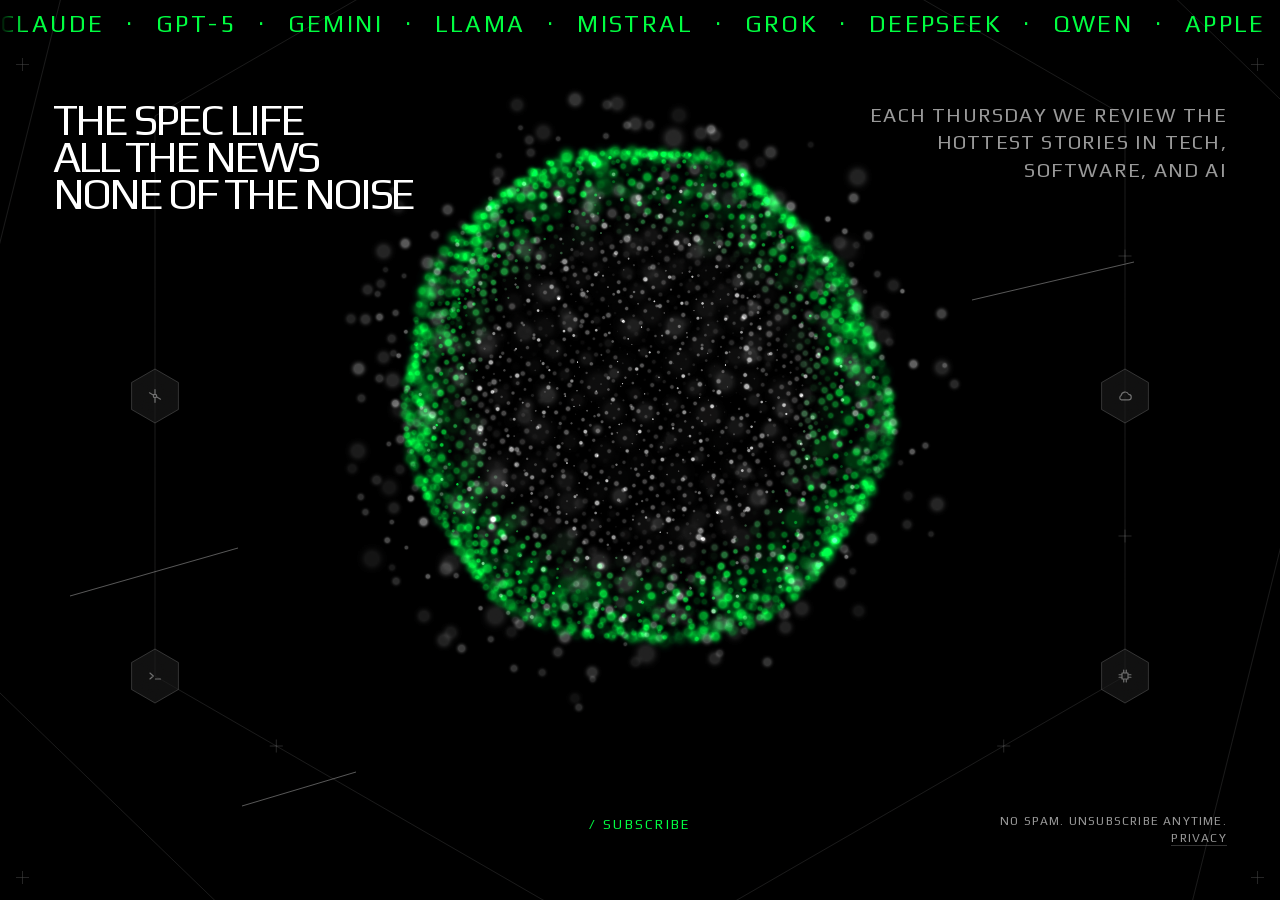
==== index.html @ a126c1ee "Flatten site/ to repo root for Hostinger auto-deploy Hostinger serves the repo root as the web root," ====
<!doctype html>
<html lang="en">
<head>
<meta charset="utf-8">
<meta name="viewport" content="width=device-width, initial-scale=1, viewport-fit=cover">
<title>The Spec Life — for people who don't have time to test it</title>
<meta name="description" content="One AI stack taken apart every Thursday: what it cost, what it replaced, and whether it survived contact with a real team. Four minutes, no demos.">
<meta name="theme-color" content="#000000">
<meta name="robots" content="index, follow">
<meta name="color-scheme" content="dark">

<meta property="og:type" content="website">
<meta property="og:title" content="The Spec Life — for people who don't have time to test it">
<meta property="og:description" content="One AI stack taken apart every Thursday. What it cost, what it replaced, four minutes.">

<link rel="icon" href="data:image/svg+xml,%3Csvg xmlns=%27http://www.w3.org/2000/svg%27 viewBox=%270 0 32 32%27%3E%3Crect width=%2732%27 height=%2732%27 fill=%27%23000000%27/%3E%3Crect x=%2711%27 y=%2711%27 width=%2710%27 height=%2710%27 fill=%27%2300FF41%27/%3E%3C/svg%3E">
<link rel="preload" href="assets/fonts/Play-Regular-latin.woff2" as="font" type="font/woff2" crossorigin>
<link rel="stylesheet" href="assets/css/site.23.css">
</head>
<body>

<!-- ==========================================================================
     MARQUEE — edit the SOURCE list only, then run:  python3 tools/sync-marquee.py
     The MIRROR copy is what makes the loop seamless; it is generated, not authored.
     ========================================================================== -->
<div class="marquee" aria-hidden="true">
  <div class="marquee__track">
    <!-- MARQUEE:SOURCE -->
    <ul class="marquee__list">
      <li>Claude</li>
      <li>GPT-5</li>
      <li>Gemini</li>
      <li>Llama</li>
      <li>Mistral</li>
      <li>Grok</li>
      <li>DeepSeek</li>
      <li>Qwen</li>
      <li>Apple</li>
      <li>AMD</li>
      <li>Intel</li>
      <li>Qualcomm</li>
      <li>TSMC</li>
      <li>Samsung</li>
      <li>Arm</li>
      <li>Micron</li>
      <li>ASML</li>
      <li>Broadcom</li>
      <li>Azure AI</li>
      <li>AWS Bedrock</li>
      <li>Vertex AI</li>
      <li>Databricks</li>
      <li>Snowflake</li>
      <li>Palantir</li>
      <li>ServiceNow</li>
      <li>Salesforce</li>
      <li>NVIDIA</li>
      <li>Hugging Face</li>
      <li>LangChain</li>
      <li>Pinecone</li>
      <li>Weights &amp; Biases</li>
      <li>Modal</li>
      <li>Claude Code</li>
      <li>Cursor</li>
      <li>GitHub Copilot</li>
      <li>Replit</li>
      <li>Vercel</li>
      <li>Linear</li>
      <li>Notion</li>
      <li>Figma</li>
      <li>Slack</li>
      <li>HubSpot</li>
      <li>Stripe</li>
      <li>Shopify</li>
      <li>Zapier</li>
      <li>Airtable</li>
    </ul>
    <!-- /MARQUEE:SOURCE -->
    <!-- MARQUEE:MIRROR (generated — do not edit by hand) -->
    <ul class="marquee__list">
      <li>Claude</li>
      <li>GPT-5</li>
      <li>Gemini</li>
      <li>Llama</li>
      <li>Mistral</li>
      <li>Grok</li>
      <li>DeepSeek</li>
      <li>Qwen</li>
      <li>Apple</li>
      <li>AMD</li>
      <li>Intel</li>
      <li>Qualcomm</li>
      <li>TSMC</li>
      <li>Samsung</li>
      <li>Arm</li>
      <li>Micron</li>
      <li>ASML</li>
      <li>Broadcom</li>
      <li>Azure AI</li>
      <li>AWS Bedrock</li>
      <li>Vertex AI</li>
      <li>Databricks</li>
      <li>Snowflake</li>
      <li>Palantir</li>
      <li>ServiceNow</li>
      <li>Salesforce</li>
      <li>NVIDIA</li>
      <li>Hugging Face</li>
      <li>LangChain</li>
      <li>Pinecone</li>
      <li>Weights &amp; Biases</li>
      <li>Modal</li>
      <li>Claude Code</li>
      <li>Cursor</li>
      <li>GitHub Copilot</li>
      <li>Replit</li>
      <li>Vercel</li>
      <li>Linear</li>
      <li>Notion</li>
      <li>Figma</li>
      <li>Slack</li>
      <li>HubSpot</li>
      <li>Stripe</li>
      <li>Shopify</li>
      <li>Zapier</li>
      <li>Airtable</li>
    </ul>
    <!-- /MARQUEE:MIRROR -->
  </div>
</div>

<svg class="geo" viewBox="0 0 1440 900" preserveAspectRatio="xMidYMid slice" aria-hidden="true" focusable="false">
 <g class="geo__all">
  <g class="geo__rings">
   <polygon points="720.0,-164.0 1205.0,116.0 1205.0,676.0 720.0,956.0 235.0,676.0 235.0,116.0"/>
   <polygon points="903.9,-341.4 1450.6,186.5 1266.7,923.9 536.1,1133.4 -10.6,605.5 173.3,-131.9"/>
   <polygon points="566.7,-571.9 1481.6,-220.7 1634.9,747.2 873.3,1363.9 -41.6,1012.7 -194.9,44.8"/>
  </g>
  <g class="geo__marks">
   <path d="M1391.8 396.0h13M1398.3 389.5v13"/>
   <path d="M35.2 396.0h13M41.7 389.5v13"/>
   <path d="M1198.5 256.0h13M1205.0 249.5v13"/>
   <path d="M1198.5 536.0h13M1205.0 529.5v13"/>
   <path d="M1077.2 746.0h13M1083.7 739.5v13"/>
   <path d="M349.8 746.0h13M356.3 739.5v13"/>
  </g>
  <g class="geo__segs">
   <line class="s1" x1="150" y1="596" x2="318" y2="548"/>
   <line class="s2" x1="1052" y1="300" x2="1214" y2="262"/>
   <line class="s3" x1="322" y1="806" x2="436" y2="772"/>
  </g>
  <g class="geo__badges">
   <g class="badge b1" transform="translate(1205.0 676.0)">
    <polygon class="badge__hex" points="0.0,-27.0 23.4,-13.5 23.4,13.5 0.0,27.0 -23.4,13.5 -23.4,-13.5"/>
    <path class="badge__icon" transform="translate(-10.2 -10.2) scale(.85)" d="M8.5 8.5h7v7h-7zM10.5 5v3.5M13.5 5v3.5M10.5 15.5V19M13.5 15.5V19M5 10.5h3.5M5 13.5h3.5M15.5 10.5H19M15.5 13.5H19"/>
   </g>
   <g class="badge b2" transform="translate(235.0 676.0)">
    <polygon class="badge__hex" points="0.0,-27.0 23.4,-13.5 23.4,13.5 0.0,27.0 -23.4,13.5 -23.4,-13.5"/>
    <path class="badge__icon" transform="translate(-10.2 -10.2) scale(.85)" d="M6 8.5l4 3.5-4 3.5M12.5 15.5h6"/>
   </g>
   <g class="badge b3" transform="translate(1205.0 396.0)">
    <polygon class="badge__hex" points="0.0,-27.0 23.4,-13.5 23.4,13.5 0.0,27.0 -23.4,13.5 -23.4,-13.5"/>
    <path class="badge__icon" transform="translate(-10.2 -10.2) scale(.85)" d="M7.5 16.5h8.5a3.2 3.2 0 0 0 .3-6.4 4.6 4.6 0 0 0-8.8 1.3 2.8 2.8 0 0 0 0 5.1z"/>
   </g>
   <g class="badge b4" transform="translate(235.0 396.0)">
    <polygon class="badge__hex" points="0.0,-27.0 23.4,-13.5 23.4,13.5 0.0,27.0 -23.4,13.5 -23.4,-13.5"/>
    <path class="badge__icon" transform="translate(-10.2 -10.2) scale(.85)" d="M12 10a2 2 0 1 0 0 4 2 2 0 0 0 0-4M12 4.5V10M12 14v5.5M5.5 8.2l4.8 2.8M18.5 15.8l-4.8-2.8"/>
   </g>
  </g>
 </g>
</svg>

<div class="ticks" aria-hidden="true"><i></i><i></i><i></i><i></i></div>

<!-- esqrd's film-grain pass, as CSS. Zero JS, stops under reduced motion. -->
<div class="grain" aria-hidden="true"></div>

<main class="stage">

  <!-- ================= top left : eyebrow + headline ================= -->
  <div class="zone zone--tl">
    <h1 class="display" data-scramble="load">
      <span class="line">The Spec Life</span>
      <span class="line">All the news</span>
      <span class="line">None of the noise</span>
    </h1>
  </div>

  <!-- ================= top right : support ================= -->
  <div class="zone zone--tr">
    <p class="support">Each Thursday we review the hottest stories in tech, software, and AI</p>
  </div>

  <!-- ========== centre column: sphere page-centred, form at its foot ========== -->
  <div class="core">
    <div class="core__stage"><canvas id="sphere" aria-hidden="true"></canvas></div>

    <!-- .cta stays: sphere.js measures it as a no-go region for POI labels. -->
    <div class="cta">
      <span class="cta__label">/ Subscribe</span>
      <div class="cta__embed">
        <script async src="https://subscribe-forms.beehiiv.com/v3/loader.js" data-beehiiv-form="3cc6701e-2fca-4cc1-b9e7-7387f78f7bce"></script>
      </div>
    </div>
  </div>

  <!-- hover-reveal label for the article points; text injected by sphere.js -->
  <div class="poi" id="poi" aria-hidden="true"></div>

  <!-- ================= bottom right : fine print ================= -->
  <div class="zone zone--br">
    <p class="fine">
      No spam. Unsubscribe anytime.<br>
      <a href="privacy.html">Privacy</a>
    </p>
  </div>

</main>

<script>
/* Stale-stylesheet guard. The CSS filename is versioned so a cached copy can
   never be served under a new name, but if HTML and CSS ever do fall out of
   step the layout breaks in confusing ways — most visibly the subscribe form
   detaching from .core and rendering at top centre. Fail loudly instead. */
(function () {
  var want = '23';
  var got = getComputedStyle(document.documentElement)
              .getPropertyValue('--build').trim();
  if (got !== want) {
    console.error('[spec-life] Stylesheet is stale: got build "' + got +
      '", expected "' + want + '". Hard-reload (Cmd/Ctrl+Shift+R).');
  }
})();
</script>
<script src="assets/js/sphere.js?v=23" defer></script>
<script src="assets/js/type.js?v=23" defer></script>
<script type="text/javascript" async src="https://subscribe-forms.beehiiv.com/attribution.js"></script>
</body>
</html>
---- assets/css/site.23.css ----
/* ==========================================================================
   AI STACK SCOUT — single-screen subscribe page
   Design system measured from:
     output/web3.esqrd.co/TEARDOWN.md   (sphere, hairline CTA box, Play caps)
     output/briq.marketing/TEARDOWN.md  (eyebrow recipe, numeral inversion, motion)
   Gold (#998963) from esqrd is deliberately dropped.
   ========================================================================== */

@font-face {
  font-family: 'Play';
  font-style: normal;
  font-weight: 400;
  font-display: swap;
  src: url('../fonts/Play-Regular-latin.woff2') format('woff2');
  unicode-range: U+0000-00FF, U+0131, U+0152-0153, U+02BB-02BC, U+02C6, U+02DA,
                 U+02DC, U+2000-206F, U+20AC, U+2122, U+2212, U+FEFF, U+FFFD;
}

/* --------------------------------------------------------------------------
   1. Tokens
   -------------------------------------------------------------------------- */
:root {
  /* Bumped on every CSS change; index.html checks it matches. */
  --build: 23;

  /* Palette. Ratios are against --ground (#000000), WCAG 2.x. */
  --ground:     #000000;              /* page ground                          */
  --surface:    #101010;              /* esqrd rendered hero avg              */
  --text:       #FFFFFF;              /* 21.00:1                              */
  --muted:      rgba(255,255,255,.6); /*  7.37:1 — briq's .4 measures 3.86, fails body AA */
  --hairline:   rgba(255,255,255,.5); /* esqrd .btn--default border           */
  --rule:       rgba(255,255,255,.2); /* briq decorative divider              */

  --lime:       #00FF41;              /* matrix green, 15.38:1 on ground      */
  --lime-dark:  #00CC34;              /* hover/pressed, 11.55:1               */
  --on-lime:    #0A0A0A;              /* 14.50:1 on lime. NEVER white on lime */

  /* Type. Every role floors at 12px so 768 and 390 stay legible —
     briq's .833vw root yields 8px labels at 768; not copied. */
  --fs-display: clamp(30px, 3.4vw, 48px);
  --fs-eyebrow: clamp(12px, 1.05vw, 15px);
  --fs-body:    clamp(12px, 1.05vw, 15px);
  --fs-support: clamp(18px, 1.575vw, 22.5px);   /* 1.5x --fs-body */
  --fs-numeral: clamp(40px, 5.2vw, 76px);
  --fs-ui:      clamp(12px, 1.05vw, 15px);
  --fs-fine:    clamp(12px, .85vw, 12px);

  /* Tracking — locked by brief: -7% display, +17% eyebrow */
  --ls-display: -.07em;
  --ls-eyebrow:  .17em;

  /* Spacing — esqrd rhythm (30/16/20/60), briq eyebrow gap 22.5px */
  --gap-eyebrow: 22.5px;
  --pad:         clamp(20px, 4.16vw, 60px);

  --ease: cubic-bezier(.625, .05, 0, 1);   /* briq's single transition curve */

  /* Marquee. Height is a reserved band, not a token — .stage adds it to its
     own top padding so the strip can never sit on the eyebrow. */
  /* Grid column for the centre stack. Sized for the COPY either side of it,
     not for the sphere — the canvas is decoupled and overhangs this freely.
     Held at the form's own 460px max-width so narrowing it to widen the
     headline column costs the subscribe block nothing. */
  --sphere-col:    clamp(320px, 32vw, 460px);

  /* The canvas may be wider than its column and overhang it symmetrically —
     the sphere is what must clear the copy, not the canvas box, and the
     canvas sits below the copy in z-order. Halo edge lands at .94x the
     canvas's smaller dimension, so this drives sphere size.
     --canvas-rise lifts it above page centre to buy room off the form. */
  --sphere-size:   clamp(340px, 45vw, 648px);

  /* The bitmap is larger than the sphere it holds. Halo points peak at 1.32x
     the nominal radius (perspective maxes at theta 53.7deg, not at the
     silhouette) and their glow adds another 0.06x, so dots reach 1.37x. The
     canvas is padded by this factor and sphere.js divides its fit by the same
     number, so the sphere renders at exactly --sphere-size either way.
     sphere.js reads this straight off :root — one source of truth. */
  --canvas-pad:    1.4;
  --canvas-w:      calc(var(--sphere-size) * var(--canvas-pad));
  --canvas-rise:   54px;

  --marquee-h:     48px;
  --marquee-fs:    24px;
  --marquee-speed: 291s;   /* linear; holds ~27px/s at 46 names, 7849px/copy */
  --marquee-fade:  24px;
}

/* --------------------------------------------------------------------------
   2. Reset
   -------------------------------------------------------------------------- */
*, *::before, *::after { box-sizing: border-box; }

html, body {
  height: 100%;
  margin: 0;
  /* Set on html too: overflow on body only *propagates* to the viewport, and
     Chrome does not propagate `clip`, leaving the page scrollable by script
     wherever the padded canvas overhangs. */
  overflow: hidden;
  overflow: clip;
}

body {
  background: var(--ground);
  color: var(--text);
  font-family: 'Play', 'Trebuchet MS', system-ui, sans-serif;
  font-weight: 400;
  text-transform: uppercase;
  -webkit-font-smoothing: antialiased;
  /* The padded canvas deliberately overhangs the viewport. `hidden` hides it
     but still leaves a scroll container that scrollTo can move; `clip` is not
     scrollable at all. `hidden` stays first as the fallback. */
  overflow: hidden;
  overflow: clip;
}

a { color: inherit; }

/* --------------------------------------------------------------------------
   3. Stage — sphere top-centre, form centred directly beneath it
   --------------------------------------------------------------------------
   Row 1 is a square cell the canvas fills, so the sphere sits level with the
   hero block rather than mid-page. Row 2 is the centred subscribe stack. The
   copy keeps its own columns, so nothing can cross into the sphere's box.  */
.stage {
  position: relative;
  display: grid;
  height: 100svh;
  min-height: 100svh;
  padding: var(--pad);
  padding-top: calc(var(--pad) + var(--marquee-h));   /* reserve the marquee band */
  gap: clamp(16px, 1.7vw, 24px);
  grid-template-columns: 1fr minmax(300px, var(--sphere-col)) 1fr;
  grid-template-rows:    auto minmax(0, 1fr);
  grid-template-areas:
    "tl  core  tr"
    ".   core  br";
}

/* Centre column. The canvas fills it and is nudged up by half the marquee
   band, which puts the sphere on the true page centre rather than the centre
   of the content box. The form sits at the column's foot. */
.core {
  grid-area: core;
  position: relative;
  display: flex;
  flex-direction: column;
  justify-content: flex-end;
  align-items: center;
  min-width: 0;
  min-height: 0;
}

/* Shell pages (thank-you, privacy): same shell, no sphere, content scrolls
   inside the grid so body{overflow:hidden} still holds. */
.stage--doc {
  grid-template-columns: minmax(0, 68ch);
  grid-template-rows: 1fr auto;
  grid-template-areas:
    "tl"
    "br";
  justify-content: start;
  overflow-y: auto;
}
.stage--doc .display { font-size: clamp(28px, 3.2vw, 44px); }
.stage--doc .zone--br { align-items: flex-start; text-align: left; }

.zone       { display: flex; flex-direction: column; min-width: 0; min-height: 0; }
.zone--tl   { grid-area: tl;   align-items: flex-start;  justify-content: flex-start; }
.zone--tr   { grid-area: tr;   align-items: flex-end;    justify-content: flex-start; text-align: right; }
.zone--br   { grid-area: br;   align-items: flex-end;    justify-content: flex-end;   text-align: right; }
.zone--cta  { grid-area: cta;  align-items: center;      justify-content: flex-start; }


/* Absolutely positioned so the canvas can never contribute its intrinsic
   size back to the grid — a canvas left in flow feeds its own width/height
   attributes into the ResizeObserver and grows without bound. */
/* Positioning context for the canvas. `display: contents` here means the
   canvas still resolves against .core, so the desktop geometry is unchanged;
   the stacked layout turns it into a real box (see below). */
.core__stage { display: contents; }

#sphere {
  position: absolute;
  display: block;
  /* Square, so min(w,h) — which is what drives sphere size — is exactly
     --canvas-w. Offsets keep the sphere's centre where it was. */
  width: var(--canvas-w);
  height: var(--canvas-w);
  left: calc(50% - var(--canvas-w) / 2);
  top: calc(50% - var(--canvas-w) / 2 - var(--marquee-h) / 2 - var(--canvas-rise));
}

/* --------------------------------------------------------------------------
   4. Type roles
   -------------------------------------------------------------------------- */

/* Eyebrow — briq Variant A. The "/ " is two literal typed characters:
   no ::before, no border, no dot. 15/18 lime, 22.5px to the heading. */
.eyebrow {
  margin: 0;
  font-size: var(--fs-eyebrow);
  line-height: 1.2;
  letter-spacing: var(--ls-eyebrow);
  color: var(--lime);
}

.display {
  margin: 0;                 /* the eyebrow that this offset cleared is gone */
  font-size: var(--fs-display);
  line-height: .85;
  letter-spacing: var(--ls-display);
  font-weight: 400;
}
.display .line { display: block; }

.support {
  margin: 0;
  font-size: var(--fs-support);
  line-height: 1.35;
  letter-spacing: .06em;
  color: var(--muted);
  max-width: none;      /* let it use the full right column */
  text-wrap: pretty;
}

.fine {
  margin: 0;
  font-size: var(--fs-fine);
  line-height: 1.4;
  letter-spacing: .1em;
  color: var(--muted);
}
.fine a {
  text-decoration: none;
  border-bottom: 1px solid var(--rule);
  transition: color .375s var(--ease), border-color .375s var(--ease);
}
.fine a:hover,
.fine a:focus-visible { color: var(--lime); border-bottom-color: var(--lime); }

/* --------------------------------------------------------------------------
   5. CTA — label + beehiiv embed container
   -------------------------------------------------------------------------- */
.cta { width: 100%; max-width: 460px; text-align: center; }

.cta__label {
  display: block;
  margin-bottom: 15px;
  font-size: var(--fs-eyebrow);
  line-height: 1.2;
  letter-spacing: var(--ls-eyebrow);
  color: var(--lime);
}

/* beehiiv's loader injects a cross-origin iframe here. Nothing inside it is
   reachable from this stylesheet — colour and type are set in beehiiv's own
   embed builder. All we own is the box around it: keep it transparent so the
   page's black shows through wherever the iframe itself is transparent. */
.cta__embed {
  width: 100%;
  background: transparent;
  color-scheme: dark;
}
.cta__embed iframe {
  display: block;
  width: 100% !important;
  max-width: 100%;
  margin: 0 auto;
  border: 0;
  background: transparent;
  color-scheme: dark;
}

/* --------------------------------------------------------------------------
   6. Grain — esqrd film-grain pass (intensity 3), CSS only, zero JS
   -------------------------------------------------------------------------- */
.grain {
  position: fixed;
  inset: -100%;
  z-index: 2;
  pointer-events: none;
  opacity: .045;
  mix-blend-mode: overlay;
  background-image: url("data:image/svg+xml,%3Csvg xmlns='http://www.w3.org/2000/svg' width='140' height='140'%3E%3Cfilter id='n'%3E%3CfeTurbulence type='fractalNoise' baseFrequency='.85' numOctaves='3' stitchTiles='stitch'/%3E%3C/filter%3E%3Crect width='140' height='140' filter='url(%23n)'/%3E%3C/svg%3E");
  animation: grain-drift 1.2s steps(6) infinite,
             grain-breathe 9s ease-in-out infinite;
}
@keyframes grain-breathe {
  0%, 100% { opacity: .032; }
  50%      { opacity: .058; }
}
@keyframes grain-drift {
  0%   { transform: translate(0, 0); }
  16%  { transform: translate(-3%, 2%); }
  33%  { transform: translate(2%, -4%); }
  50%  { transform: translate(-4%, -2%); }
  66%  { transform: translate(3%, 3%); }
  83%  { transform: translate(-2%, 4%); }
  100% { transform: translate(0, 0); }
}

/* Copy sits above the canvas and the grain */
.zone { position: relative; z-index: 3; }
.core { z-index: 1; }
.core .cta { position: relative; z-index: 3; }

/* Short viewports. --marquee-h and --canvas-rise are fixed px while every
   width here is vw, so as the window gets shorter the sphere's centre rises
   toward a headline whose bottom edge is pinned by the top padding — and it
   clips the copy. Cap the canvas against height as well. Engages only below
   900px tall, so the 1440x900 reference is untouched. */
@media (max-height: 899px) {
  :root { --sphere-size: clamp(320px, min(45vw, 66vh), 648px); }
}

/* --------------------------------------------------------------------------
   8. Stacked — under 1024. Sphere takes the full width, form beneath it.
   Corner-pinning only exists at 1024 and up.

   -------------------------------------------------------------------------- */
@media (max-width: 1023px) {
  .stage {
    /* Same six blocks, restacked. Nothing is hidden and nothing is
       duplicated — the sphere becomes the flexible row and absorbs slack. */
    /* Under 1024 the side columns are too narrow to sit beside a sphere this
       size, so the whole thing stacks and the canvas takes the full width. */
    grid-template-columns: 1fr;
    grid-template-rows: auto minmax(180px, 1fr) auto auto;
    /* cta follows the sphere directly here too, so the form sits under the
       sphere at every width; the support lines drop below it. */
    grid-template-areas:
      "tl"
      "core"
      "tr"
      "br";
    gap: clamp(12px, 2.4vw, 20px);
  }

  .zone--tr,
  .zone--br {
    align-items: flex-start;
    text-align: left;
    justify-content: flex-start;
  }

  /* Stacked, the form is a sibling row inside .core rather than an overlay,
     so the canvas gets only the space above it and the sphere cannot run
     behind the field. minmax(0,1fr) keeps the track independent of the
     canvas's intrinsic size, which is what stops the ResizeObserver loop. */
  .core {
    display: grid;
    grid-template-columns: minmax(0, 1fr);   /* implicit col auto-sizes to 284px */
    grid-template-rows: minmax(0, 1fr) auto;
    row-gap: clamp(12px, 2.4vw, 20px);
    /* .core is a centred flex column on desktop; as a grid here that would
       shrink-wrap both rows, collapsing the canvas wrapper to zero height. */
    justify-items: stretch;
    align-items: stretch;
  }
  /* The wrapper becomes the grid row and the positioning context. The canvas
     is absolute inside it, so its percentage width AND height resolve against
     a definite box and it can never feed its own size back into layout — an
     in-flow canvas with a percentage height falls back to its width/height
     attributes, which the ResizeObserver then grows without bound. */
  .core__stage {
    display: block;
    position: relative;
    min-height: 0;
  }
  #sphere {
    position: absolute;
    width:  calc(100% * var(--canvas-pad));
    height: calc(100% * var(--canvas-pad));
    left: calc((100% - 100% * var(--canvas-pad)) / 2);
    top:  calc((100% - 100% * var(--canvas-pad)) / 2);
  }
  .cta { max-width: 460px; margin: 0 auto; }

  /* Support collapses from a stacked list to one wrapped run */
  .support { max-width: none; }

}


/* --------------------------------------------------------------------------
   9. Marquee — top-edge strip. Pure CSS: two identical lists in one track,
   translated -50% so the seam lands exactly on the repeat. No JS.
   -------------------------------------------------------------------------- */
.marquee {
  position: fixed;
  top: 0;
  left: 0;
  right: 0;
  z-index: 4;
  height: var(--marquee-h);
  display: flex;
  align-items: center;
  overflow: hidden;
  pointer-events: none;
  /* 24px fade at both edges so names dissolve instead of being chopped */
  -webkit-mask-image: linear-gradient(90deg, transparent 0,
    #000 var(--marquee-fade), #000 calc(100% - var(--marquee-fade)), transparent 100%);
          mask-image: linear-gradient(90deg, transparent 0,
    #000 var(--marquee-fade), #000 calc(100% - var(--marquee-fade)), transparent 100%);
}

.marquee__track {
  display: flex;
  width: max-content;
  will-change: transform;
  animation: marquee-scroll var(--marquee-speed) linear infinite;
}

.marquee__list {
  display: flex;
  flex: none;
  align-items: center;
  margin: 0;
  padding: 0;
  list-style: none;
  font-size: var(--marquee-fs);
  line-height: 1;
  letter-spacing: .1em;
  color: var(--lime);
  white-space: nowrap;
}

/* ::after on EVERY item, not `li + li::before` — otherwise the join between
   the two copies loses its separator and the loop visibly stutters. */
.marquee__list li::after {
  content: '\00b7';
  color: var(--lime);
  margin: 0 .9em;
}

@keyframes marquee-scroll {
  from { transform: translate3d(0, 0, 0); }
  to   { transform: translate3d(-50%, 0, 0); }
}


/* --------------------------------------------------------------------------
   Background geometry — behind the sphere (z 1) and all copy (z 3).
   Values from output/web3.esqrd.co/TEARDOWN.md: 1px hairline
   rgba(255,255,255,.5); hex badge fill #1B1B1B/#2B2B2B with a 0.5px #A1A0A0
   stroke; 6 hexagons in the hero scene.
   Ring positions/rotations were NOT captured (GLB geometry) — those are mine.
   -------------------------------------------------------------------------- */
.geo {
  position: fixed;
  inset: 0;
  z-index: 0;
  width: 100%;
  height: 100%;
  pointer-events: none;
  fill: none;
}

/* Rings are emitted at real coordinates rather than scale()-d from a unit
   hexagon. vector-effect is NOT an inherited property, so setting it on a
   <use> never reaches the cloned shape and a 1-unit stroke under scale(560)
   paints 560 units wide. Real coordinates remove the dependency. */
.geo__rings polygon {
  stroke: rgba(255, 255, 255, .10);
  stroke-width: 1;
}
.geo__marks path { stroke: rgba(255, 255, 255, .5); stroke-width: 1; opacity: .3; }
.geo__segs line  { stroke: #fff; stroke-width: 1; opacity: .34; }

.badge__hex {
  fill: #1B1B1B;
  stroke: #A1A0A0;
  stroke-width: .5;
  opacity: .6;
}
.badge__icon {
  fill: none;
  stroke: rgba(255, 255, 255, .4);
  stroke-width: 1.4;
  stroke-linecap: round;
  stroke-linejoin: round;
}

/* Slower than the sphere, which turns once per ~114s. */
.geo__rings {
  transform-box: view-box;
  transform-origin: 720px 396px;
  animation: geo-drift 420s linear infinite;
}
@keyframes geo-drift { to { transform: rotate(360deg); } }

.geo__segs line { animation: geo-pulse 7s ease-in-out infinite; }
.geo__segs .s2 { animation-delay: -2.4s; }
.geo__segs .s3 { animation-delay: -4.8s; }
@keyframes geo-pulse { 0%, 100% { opacity: .2; } 50% { opacity: .46; } }

/* Stacked layouts (<1024): one ring and two badges, nothing else. The SVG is
   authored in a fixed 1440x900 viewBox while the page reflows, so the desktop
   anchors no longer line up — marks and segments are dropped rather than left
   to land on the copy, and the badges move to x 500/940, inside the crop at
   every stacked width (the visible viewBox band is 383-1057 at 768,
   512-928 at 390x844 and 457-983 at 390x667; x 560/880 clears all three with
   the 27-unit badge radius). The ring stays full size so it still bleeds. */
@media (max-width: 1023px) {
  .geo__rings polygon:nth-child(1),
  .geo__rings polygon:nth-child(3) { display: none; }
  .geo__marks,
  .geo__segs { display: none; }
  .geo__badges .badge:nth-child(n+3) { display: none; }
  .geo__badges .badge:nth-child(1) { transform: translate(560px, 300px); }
  .geo__badges .badge:nth-child(2) { transform: translate(880px, 470px); }
}

/* --------------------------------------------------------------------------
   Article-point label — hover reveal, no click target, no navigation.
   Fades only; it never animates position, it just tracks its dot.
   -------------------------------------------------------------------------- */
.poi {
  position: fixed;
  z-index: 5;
  max-width: 210px;
  font-size: var(--fs-fine);
  line-height: 1.35;
  letter-spacing: .08em;
  color: var(--text);
  pointer-events: none;      /* never intercepts, never clickable */
  opacity: 0;
  transition: opacity .28s var(--ease);
  text-wrap: pretty;
}
.poi.is-on { opacity: 1; }

/* No hover, no interaction — rather than ship a broken tap target. */
@media (hover: none), (pointer: coarse) { .poi { display: none; } }

/* --------------------------------------------------------------------------
   Corner crosshairs — esqrd's 1px rgba(255,255,255,.5) hairline, its most-used
   decorative primitive (60 uses). They sit in the padding gutter, clear of the
   headline and the sphere, and breathe on a staggered cycle.
   -------------------------------------------------------------------------- */
.ticks { position: fixed; inset: 0; z-index: 1; pointer-events: none; }
.ticks i {
  position: absolute;
  width: 13px;
  height: 13px;
  opacity: .28;
  animation: tick-breathe 11s ease-in-out infinite;
}
.ticks i::before,
.ticks i::after {
  content: '';
  position: absolute;
  background: var(--hairline);
}
.ticks i::before { left: 0; top: 6px; width: 13px; height: 1px; }
.ticks i::after  { top: 0; left: 6px; width: 1px; height: 13px; }

/* 16px from the viewport edge — inside the padding gutter, so they never
   touch the content box. */
.ticks i:nth-child(1) { top: calc(var(--marquee-h) + 10px); left: 16px;  animation-delay: 0s; }
.ticks i:nth-child(2) { top: calc(var(--marquee-h) + 10px); right: 16px; animation-delay: -2.7s; }
.ticks i:nth-child(3) { bottom: 16px; left: 16px;                        animation-delay: -5.4s; }
.ticks i:nth-child(4) { bottom: 16px; right: 16px;                       animation-delay: -8.1s; }

/* Under 1024 the gutter is only 20px — no room for them without collisions. */
@media (max-width: 1023px) { .ticks { display: none; } }

@keyframes tick-breathe {
  0%, 100% { opacity: .25; }
  50%      { opacity: .6; }
}

/* --------------------------------------------------------------------------
   10. Reduced motion — respected throughout
   -------------------------------------------------------------------------- */
@media (prefers-reduced-motion: reduce) {
  .grain { animation: none; }

  /* held at frame 0 rather than removed, so the strip still reads */
  .marquee__track { animation-play-state: paused; }

  .grain  { opacity: .045; }
  .geo__rings, .geo__segs line { animation: none; }
  .ticks i { animation: none; opacity: .35; }
  .poi { display: none; }

  [data-scramble] { visibility: visible; }

  *, *::before, *::after {
    transition-duration: .01ms !important;
    animation-duration: .01ms !important;
    animation-iteration-count: 1 !important;
  }
}
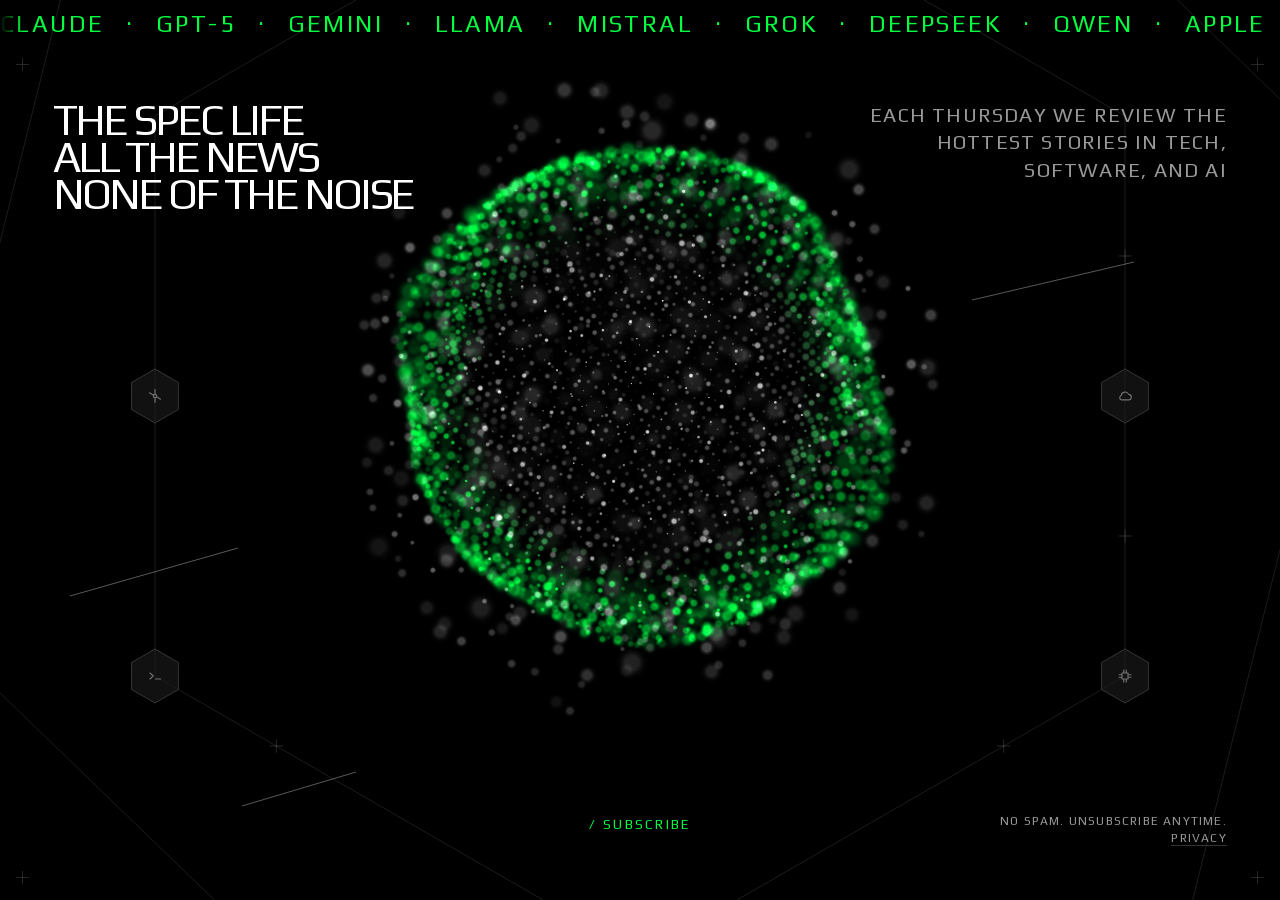
==== commit 65440051: "Update homepage title, description, canonical and Open Graph tags Co-Authored-By: Claude Opus 5.5 <n" ====
--- a/index.html
+++ b/index.html
@@ -3,15 +3,19 @@
 <head>
 <meta charset="utf-8">
 <meta name="viewport" content="width=device-width, initial-scale=1, viewport-fit=cover">
-<title>The Spec Life — for people who don't have time to test it</title>
-<meta name="description" content="One AI stack taken apart every Thursday: what it cost, what it replaced, and whether it survived contact with a real team. Four minutes, no demos.">
+<title>The Spec Life: Tech news that's actually fun to read</title>
+<meta name="description" content="All the news, none of the noise. Every Thursday: fun tech reviews, tutorials, and a Gadget of the Week in a five minute read.">
+<link rel="canonical" href="https://thespeclife.com/">
 <meta name="theme-color" content="#000000">
 <meta name="robots" content="index, follow">
 <meta name="color-scheme" content="dark">
 
+<meta property="og:title" content="The Spec Life: Tech news that's actually fun to read">
+<meta property="og:description" content="Fun tech reviews, tutorials, and a Gadget of the Week. Every Thursday, five minutes.">
 <meta property="og:type" content="website">
-<meta property="og:title" content="The Spec Life — for people who don't have time to test it">
-<meta property="og:description" content="One AI stack taken apart every Thursday. What it cost, what it replaced, four minutes.">
+<meta property="og:url" content="https://thespeclife.com/">
+<meta property="og:site_name" content="The Spec Life">
+<meta property="og:locale" content="en_US">
 
 <link rel="icon" href="data:image/svg+xml,%3Csvg xmlns=%27http://www.w3.org/2000/svg%27 viewBox=%270 0 32 32%27%3E%3Crect width=%2732%27 height=%2732%27 fill=%27%23000000%27/%3E%3Crect x=%2711%27 y=%2711%27 width=%2710%27 height=%2710%27 fill=%27%2300FF41%27/%3E%3C/svg%3E">
 <link rel="preload" href="assets/fonts/Play-Regular-latin.woff2" as="font" type="font/woff2" crossorigin>
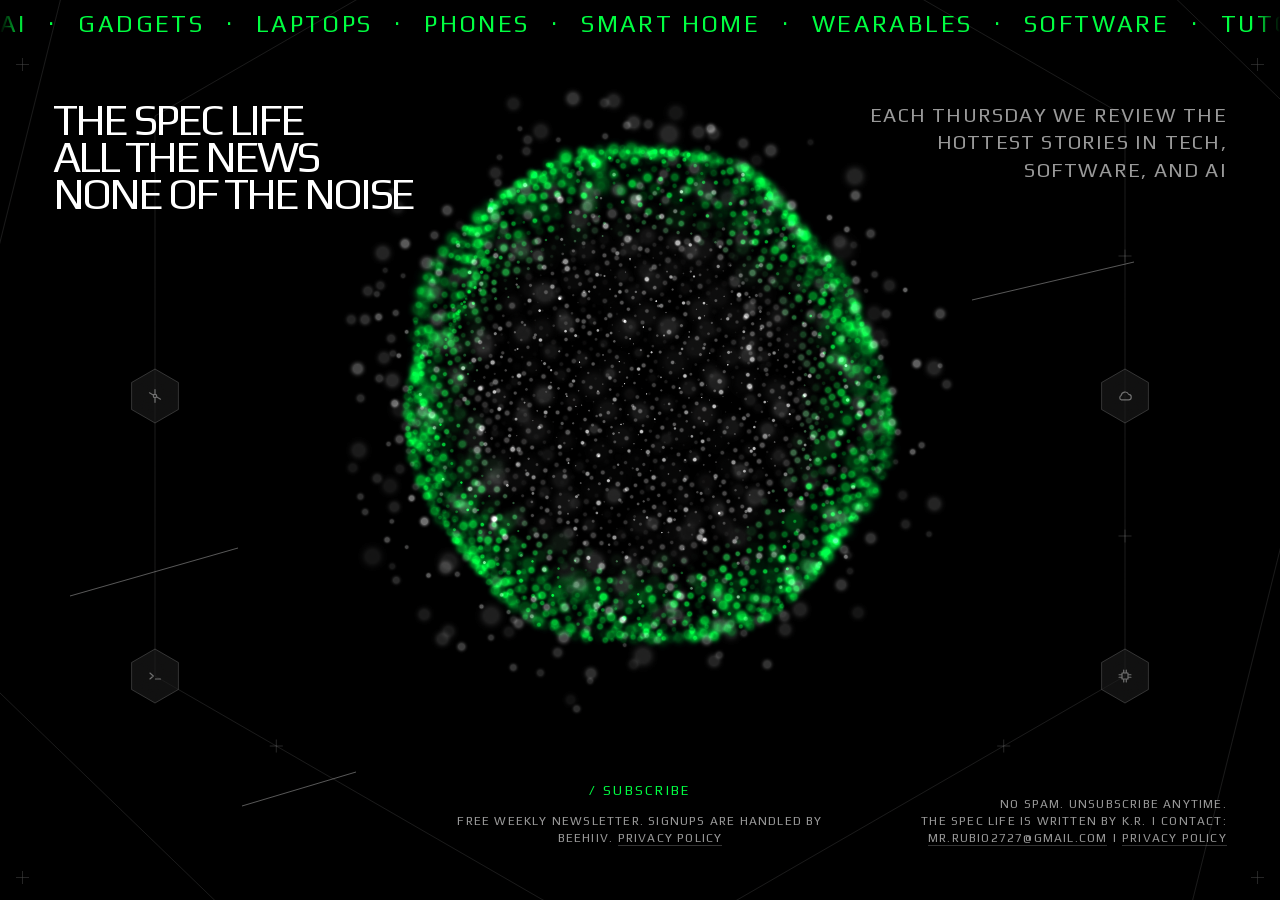
==== commit 4d085b07: "Remove third-party brand names, add owner, contact and privacy policy Replace the brand-name ticker " ====
--- a/index.html
+++ b/index.html
@@ -31,102 +31,110 @@
   <div class="marquee__track">
     <!-- MARQUEE:SOURCE -->
     <ul class="marquee__list">
-      <li>Claude</li>
-      <li>GPT-5</li>
-      <li>Gemini</li>
-      <li>Llama</li>
-      <li>Mistral</li>
-      <li>Grok</li>
-      <li>DeepSeek</li>
-      <li>Qwen</li>
-      <li>Apple</li>
-      <li>AMD</li>
-      <li>Intel</li>
-      <li>Qualcomm</li>
-      <li>TSMC</li>
-      <li>Samsung</li>
-      <li>Arm</li>
-      <li>Micron</li>
-      <li>ASML</li>
-      <li>Broadcom</li>
-      <li>Azure AI</li>
-      <li>AWS Bedrock</li>
-      <li>Vertex AI</li>
-      <li>Databricks</li>
-      <li>Snowflake</li>
-      <li>Palantir</li>
-      <li>ServiceNow</li>
-      <li>Salesforce</li>
-      <li>NVIDIA</li>
-      <li>Hugging Face</li>
-      <li>LangChain</li>
-      <li>Pinecone</li>
-      <li>Weights &amp; Biases</li>
-      <li>Modal</li>
-      <li>Claude Code</li>
-      <li>Cursor</li>
-      <li>GitHub Copilot</li>
-      <li>Replit</li>
-      <li>Vercel</li>
-      <li>Linear</li>
-      <li>Notion</li>
-      <li>Figma</li>
-      <li>Slack</li>
-      <li>HubSpot</li>
-      <li>Stripe</li>
-      <li>Shopify</li>
-      <li>Zapier</li>
-      <li>Airtable</li>
+      <li>AI</li>
+      <li>GADGETS</li>
+      <li>LAPTOPS</li>
+      <li>PHONES</li>
+      <li>SMART HOME</li>
+      <li>WEARABLES</li>
+      <li>SOFTWARE</li>
+      <li>TUTORIALS</li>
+      <li>REVIEWS</li>
+      <li>GADGET OF THE WEEK</li>
+      <li>AI</li>
+      <li>GADGETS</li>
+      <li>LAPTOPS</li>
+      <li>PHONES</li>
+      <li>SMART HOME</li>
+      <li>WEARABLES</li>
+      <li>SOFTWARE</li>
+      <li>TUTORIALS</li>
+      <li>REVIEWS</li>
+      <li>GADGET OF THE WEEK</li>
+      <li>AI</li>
+      <li>GADGETS</li>
+      <li>LAPTOPS</li>
+      <li>PHONES</li>
+      <li>SMART HOME</li>
+      <li>WEARABLES</li>
+      <li>SOFTWARE</li>
+      <li>TUTORIALS</li>
+      <li>REVIEWS</li>
+      <li>GADGET OF THE WEEK</li>
+      <li>AI</li>
+      <li>GADGETS</li>
+      <li>LAPTOPS</li>
+      <li>PHONES</li>
+      <li>SMART HOME</li>
+      <li>WEARABLES</li>
+      <li>SOFTWARE</li>
+      <li>TUTORIALS</li>
+      <li>REVIEWS</li>
+      <li>GADGET OF THE WEEK</li>
+      <li>AI</li>
+      <li>GADGETS</li>
+      <li>LAPTOPS</li>
+      <li>PHONES</li>
+      <li>SMART HOME</li>
+      <li>WEARABLES</li>
+      <li>SOFTWARE</li>
+      <li>TUTORIALS</li>
+      <li>REVIEWS</li>
+      <li>GADGET OF THE WEEK</li>
     </ul>
     <!-- /MARQUEE:SOURCE -->
     <!-- MARQUEE:MIRROR (generated — do not edit by hand) -->
     <ul class="marquee__list">
-      <li>Claude</li>
-      <li>GPT-5</li>
-      <li>Gemini</li>
-      <li>Llama</li>
-      <li>Mistral</li>
-      <li>Grok</li>
-      <li>DeepSeek</li>
-      <li>Qwen</li>
-      <li>Apple</li>
-      <li>AMD</li>
-      <li>Intel</li>
-      <li>Qualcomm</li>
-      <li>TSMC</li>
-      <li>Samsung</li>
-      <li>Arm</li>
-      <li>Micron</li>
-      <li>ASML</li>
-      <li>Broadcom</li>
-      <li>Azure AI</li>
-      <li>AWS Bedrock</li>
-      <li>Vertex AI</li>
-      <li>Databricks</li>
-      <li>Snowflake</li>
-      <li>Palantir</li>
-      <li>ServiceNow</li>
-      <li>Salesforce</li>
-      <li>NVIDIA</li>
-      <li>Hugging Face</li>
-      <li>LangChain</li>
-      <li>Pinecone</li>
-      <li>Weights &amp; Biases</li>
-      <li>Modal</li>
-      <li>Claude Code</li>
-      <li>Cursor</li>
-      <li>GitHub Copilot</li>
-      <li>Replit</li>
-      <li>Vercel</li>
-      <li>Linear</li>
-      <li>Notion</li>
-      <li>Figma</li>
-      <li>Slack</li>
-      <li>HubSpot</li>
-      <li>Stripe</li>
-      <li>Shopify</li>
-      <li>Zapier</li>
-      <li>Airtable</li>
+      <li>AI</li>
+      <li>GADGETS</li>
+      <li>LAPTOPS</li>
+      <li>PHONES</li>
+      <li>SMART HOME</li>
+      <li>WEARABLES</li>
+      <li>SOFTWARE</li>
+      <li>TUTORIALS</li>
+      <li>REVIEWS</li>
+      <li>GADGET OF THE WEEK</li>
+      <li>AI</li>
+      <li>GADGETS</li>
+      <li>LAPTOPS</li>
+      <li>PHONES</li>
+      <li>SMART HOME</li>
+      <li>WEARABLES</li>
+      <li>SOFTWARE</li>
+      <li>TUTORIALS</li>
+      <li>REVIEWS</li>
+      <li>GADGET OF THE WEEK</li>
+      <li>AI</li>
+      <li>GADGETS</li>
+      <li>LAPTOPS</li>
+      <li>PHONES</li>
+      <li>SMART HOME</li>
+      <li>WEARABLES</li>
+      <li>SOFTWARE</li>
+      <li>TUTORIALS</li>
+      <li>REVIEWS</li>
+      <li>GADGET OF THE WEEK</li>
+      <li>AI</li>
+      <li>GADGETS</li>
+      <li>LAPTOPS</li>
+      <li>PHONES</li>
+      <li>SMART HOME</li>
+      <li>WEARABLES</li>
+      <li>SOFTWARE</li>
+      <li>TUTORIALS</li>
+      <li>REVIEWS</li>
+      <li>GADGET OF THE WEEK</li>
+      <li>AI</li>
+      <li>GADGETS</li>
+      <li>LAPTOPS</li>
+      <li>PHONES</li>
+      <li>SMART HOME</li>
+      <li>WEARABLES</li>
+      <li>SOFTWARE</li>
+      <li>TUTORIALS</li>
+      <li>REVIEWS</li>
+      <li>GADGET OF THE WEEK</li>
     </ul>
     <!-- /MARQUEE:MIRROR -->
   </div>
@@ -204,6 +212,7 @@
       <div class="cta__embed">
         <script async src="https://subscribe-forms.beehiiv.com/v3/loader.js" data-beehiiv-form="3cc6701e-2fca-4cc1-b9e7-7387f78f7bce"></script>
       </div>
+      <p class="fine" style="margin-top: 12px;">Free weekly newsletter. Signups are handled by beehiiv. <a href="/privacy.html">Privacy Policy</a></p>
     </div>
   </div>
 
@@ -212,10 +221,8 @@
 
   <!-- ================= bottom right : fine print ================= -->
   <div class="zone zone--br">
-    <p class="fine">
-      No spam. Unsubscribe anytime.<br>
-      <a href="privacy.html">Privacy</a>
-    </p>
+    <p class="fine">No spam. Unsubscribe anytime.</p>
+    <p class="fine">The Spec Life is written by K.R. | Contact: <a href="mailto:mr.rubio2727@gmail.com">mr.rubio2727@gmail.com</a> | <a href="/privacy.html">Privacy Policy</a></p>
   </div>
 
 </main>
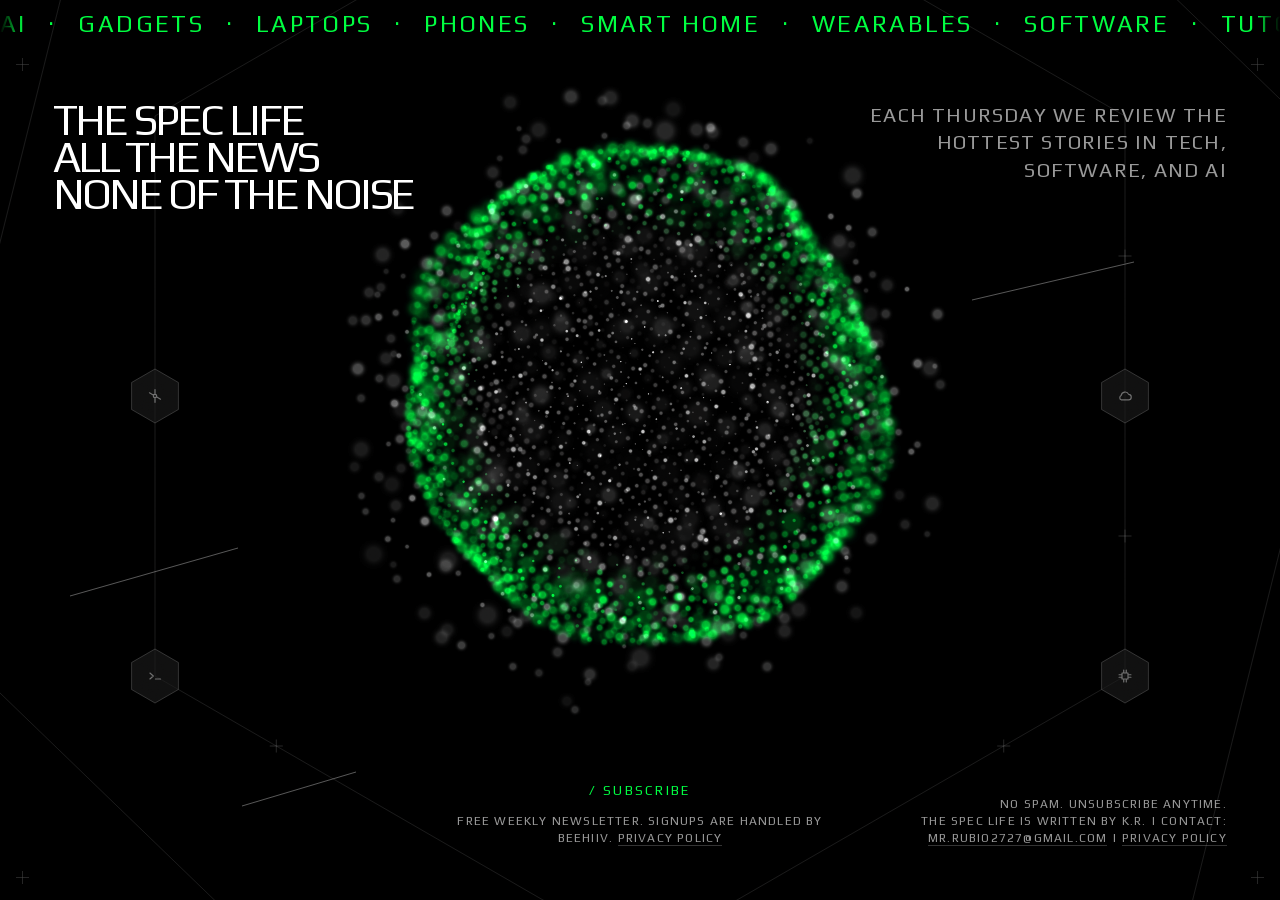
==== commit edc49843: "Homepage: add Beehiiv exit intent popup Co-Authored-By: Claude Opus 5.5 <noreply@anthropic.com>" ====
--- a/index.html
+++ b/index.html
@@ -244,6 +244,7 @@
 </script>
 <script src="assets/js/sphere.js?v=23" defer></script>
 <script src="assets/js/type.js?v=23" defer></script>
+<script async src="https://subscribe-forms.beehiiv.com/v3/loader.js" data-beehiiv-form="32ee62c9-9321-4096-b993-1615ff005e6d"></script>
 <script type="text/javascript" async src="https://subscribe-forms.beehiiv.com/attribution.js"></script>
 </body>
 </html>
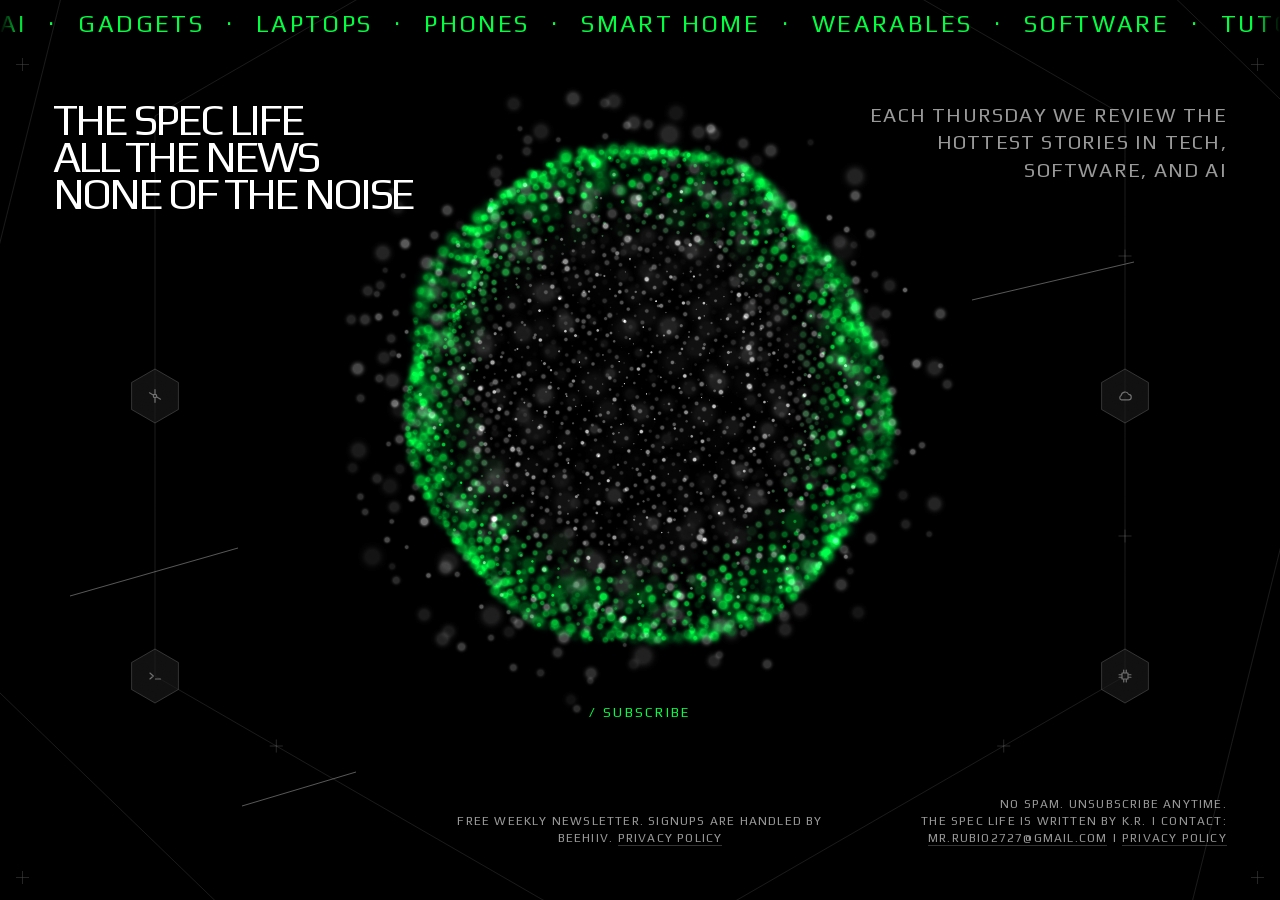
==== commit 1ac5f442: "Homepage: stop layout shift (headline animation widths, reserved form space, hide screen reader copy" ====
--- a/index.html
+++ b/index.html
@@ -20,6 +20,12 @@
 <link rel="icon" href="data:image/svg+xml,%3Csvg xmlns=%27http://www.w3.org/2000/svg%27 viewBox=%270 0 32 32%27%3E%3Crect width=%2732%27 height=%2732%27 fill=%27%23000000%27/%3E%3Crect x=%2711%27 y=%2711%27 width=%2710%27 height=%2710%27 fill=%27%2300FF41%27/%3E%3C/svg%3E">
 <link rel="preload" href="assets/fonts/Play-Regular-latin.woff2" as="font" type="font/woff2" crossorigin>
 <link rel="stylesheet" href="assets/css/site.23.css">
+<style>
+  /* reserve the beehiiv form's rendered height (66px at all widths) so it can't shift the page as it loads */
+  .cta__embed { min-height: 66px; }
+  /* type.js adds a screen-reader copy of the headline while it animates; keep it out of the layout */
+  .sr-only { position: absolute; width: 1px; height: 1px; margin: -1px; padding: 0; overflow: hidden; clip: rect(0 0 0 0); white-space: nowrap; border: 0; }
+</style>
 </head>
 <body>
 
@@ -243,7 +249,7 @@
 })();
 </script>
 <script src="assets/js/sphere.js?v=23" defer></script>
-<script src="assets/js/type.js?v=23" defer></script>
+<script src="assets/js/type.js?v=24" defer></script>
 <script async src="https://subscribe-forms.beehiiv.com/v3/loader.js" data-beehiiv-form="32ee62c9-9321-4096-b993-1615ff005e6d"></script>
 <script type="text/javascript" async src="https://subscribe-forms.beehiiv.com/attribution.js"></script>
 </body>
